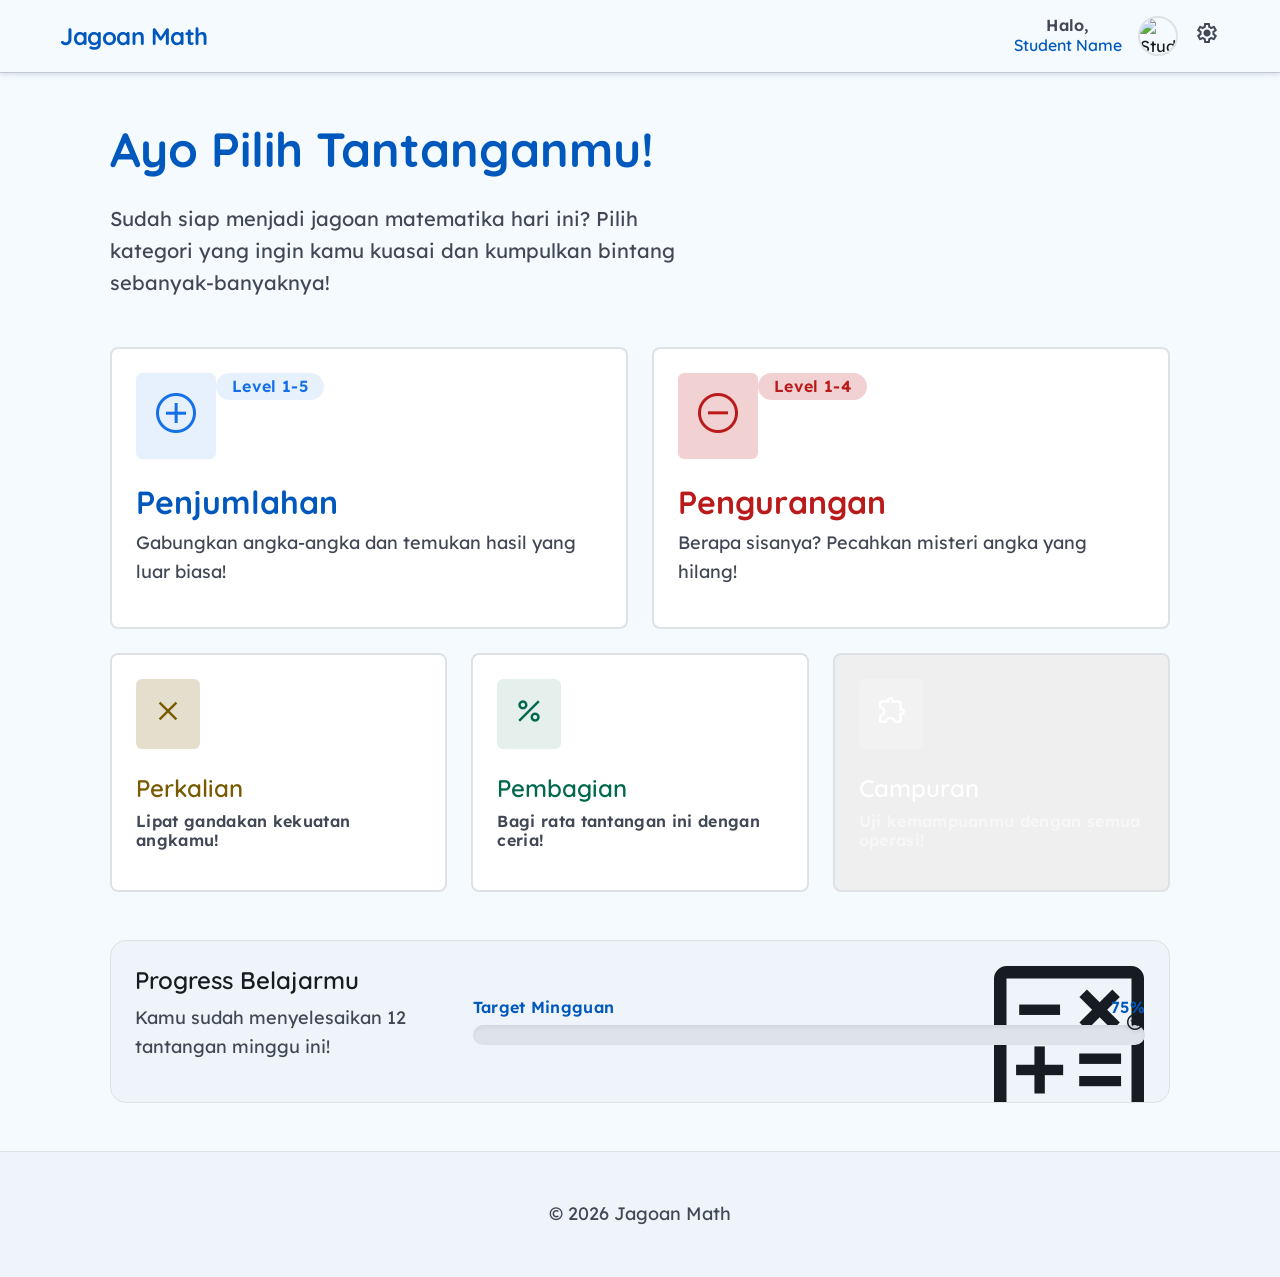
==== category.html @ 8dca68c2 "Convert Tailwind CSS to Bootstrap 5.3 with custom styling - Replace all Tailwind CDN with Bootstrap " ====
<!DOCTYPE html>
<html lang="id">
<head>
  <meta charset="UTF-8">
  <meta name="viewport" content="width=device-width, initial-scale=1.0">
  <title>JagonMatika - Pilih Tantanganmu</title>

  <!-- Bootstrap CSS -->
  <link href="https://cdn.jsdelivr.net/npm/bootstrap@5.3.0/dist/css/bootstrap.min.css" rel="stylesheet">

  <!-- Google Fonts -->
  <link href="https://fonts.googleapis.com/css2?family=Quicksand:wght@400;600;700&family=Lexend:wght@400;600&display=swap" rel="stylesheet">
  <link href="https://fonts.googleapis.com/css2?family=Material+Symbols+Outlined:wght,FILL@100..700,0..1&display=swap" rel="stylesheet">

  <!-- Custom CSS -->
  <link href="css/bootstrap-custom.css" rel="stylesheet">
</head>
<body class="bg-surface text-on-surface d-flex flex-column min-vh-100">

  <!-- TopAppBar -->
  <header class="bg-surface shadow-sm sticky-top" style="top: 0; z-index: 1030;">
    <nav class="navbar navbar-expand-md px-3 px-md-5 py-3">
      <div class="container-fluid">
        <!-- Brand Logo Only -->
        <h1 class="navbar-brand mb-0 fw-bold text-primary" style="font-size: 24px;">Jagoan Math</h1>

        <!-- Right Side Items -->
        <div class="d-flex align-items-center gap-3 ms-auto">
          <div class="d-none d-sm-flex align-items-center flex-column text-end">
            <p class="label-lg text-on-surface-variant mb-0 small">Halo,</p>
            <p class="headline-md text-primary mb-0" style="font-size: 16px;">Student Name</p>
          </div>
          <div class="rounded-circle overflow-hidden border border-2" style="width: 40px; height: 40px; border-color: var(--primary-container);">
            <img src="https://lh3.googleusercontent.com/aida-public/[base64]" alt="Student avatar" class="w-100 h-100 object-fit-cover">
          </div>
          <button class="btn btn-link text-on-surface-variant p-0" type="button" title="Settings">
            <span class="material-symbols-outlined">settings</span>
          </button>
        </div>
      </div>
    </nav>
  </header>

  <!-- Main Content -->
  <main class="flex-grow-1 py-5">
    <div class="container-max margin-desktop">
      <!-- Hero Welcome Section -->
      <div class="mb-5 text-center text-md-start">
        <h1 class="headline-xl text-primary mb-4">Ayo Pilih Tantanganmu!</h1>
        <p class="body-lg text-on-surface-variant" style="max-width: 600px;">Sudah siap menjadi jagoan matematika hari ini? Pilih kategori yang ingin kamu kuasai dan kumpulkan bintang sebanyak-banyaknya!</p>
      </div>

      <!-- Category Grid: Asymmetric Bento-inspired layout -->
      <div class="row g-4 mb-5">
        <!-- Penjumlahan (Large Feature Card - 3 cols) -->
        <div class="col-12 col-md-6 d-flex">
          <button class="w-100 text-start bg-surface-container-lowest p-4 rounded-3 card-3d border border-2 bouncy-button d-flex flex-column justify-content-between" style="border-color: var(--primary); border-bottom-color: var(--primary);">
            <div class="d-flex justify-content-between align-items-start">
              <div class="p-3 rounded-2" style="background-color: rgba(20, 112, 232, 0.1); color: var(--primary-light);">
                <span class="material-symbols-outlined icon-xl">add_circle</span>
              </div>
              <span class="label-lg rounded-pill px-3 py-1" style="background-color: rgba(20, 112, 232, 0.1); color: var(--primary-light);">Level 1-5</span>
            </div>
            <div class="mt-4">
              <h3 class="headline-lg text-primary mb-2">Penjumlahan</h3>
              <p class="body-md text-on-surface-variant">Gabungkan angka-angka dan temukan hasil yang luar biasa!</p>
            </div>
          </button>
        </div>

        <!-- Pengurangan (3 cols) -->
        <div class="col-12 col-md-6 d-flex">
          <button class="w-100 text-start bg-surface-container-lowest p-4 rounded-3 card-3d border border-2 bouncy-button d-flex flex-column justify-content-between" style="border-color: var(--error); border-bottom-color: var(--error);">
            <div class="d-flex justify-content-between align-items-start">
              <div class="p-3 rounded-2" style="background-color: rgba(186, 26, 26, 0.2); color: var(--error);">
                <span class="material-symbols-outlined icon-xl">do_not_disturb_on</span>
              </div>
              <span class="label-lg rounded-pill px-3 py-1" style="background-color: rgba(186, 26, 26, 0.2); color: var(--error);">Level 1-4</span>
            </div>
            <div class="mt-4">
              <h3 class="headline-lg text-error mb-2">Pengurangan</h3>
              <p class="body-md text-on-surface-variant">Berapa sisanya? Pecahkan misteri angka yang hilang!</p>
            </div>
          </button>
        </div>

        <!-- Perkalian (2 cols) -->
        <div class="col-12 col-md-4 d-flex">
          <button class="w-100 text-start bg-surface-container-lowest p-4 rounded-3 card-3d border border-2 bouncy-button d-flex flex-column justify-content-between" style="border-color: var(--secondary); border-bottom-color: var(--secondary);">
            <div class="p-3 rounded-2 mb-4" style="background-color: rgba(120, 90, 0, 0.2); color: var(--secondary); width: fit-content;">
              <span class="material-symbols-outlined icon-lg">close</span>
            </div>
            <div>
              <h3 class="headline-md text-secondary mb-2">Perkalian</h3>
              <p class="label-lg text-on-surface-variant">Lipat gandakan kekuatan angkamu!</p>
            </div>
          </button>
        </div>

        <!-- Pembagian (2 cols) -->
        <div class="col-12 col-md-4 d-flex">
          <button class="w-100 text-start bg-surface-container-lowest p-4 rounded-3 card-3d border border-2 bouncy-button d-flex flex-column justify-content-between" style="border-color: var(--tertiary); border-bottom-color: var(--tertiary);">
            <div class="p-3 rounded-2 mb-4" style="background-color: rgba(0, 105, 77, 0.1); color: var(--tertiary); width: fit-content;">
              <span class="material-symbols-outlined icon-lg">percent</span>
            </div>
            <div>
              <h3 class="headline-md text-tertiary mb-2">Pembagian</h3>
              <p class="label-lg text-on-surface-variant">Bagi rata tantangan ini dengan ceria!</p>
            </div>
          </button>
        </div>

        <!-- Campuran (2 cols) -->
        <div class="col-12 col-md-4 d-flex">
          <button class="w-100 text-start bg-primary-light text-white p-4 rounded-3 card-3d border border-2 bouncy-button d-flex flex-column justify-content-between" style="border-color: var(--primary-light); border-bottom-color: white;">
            <div class="p-3 rounded-2 mb-4" style="background-color: rgba(255, 255, 255, 0.2); width: fit-content;">
              <span class="material-symbols-outlined icon-lg text-white">extension</span>
            </div>
            <div>
              <h3 class="headline-md text-white mb-2">Campuran</h3>
              <p class="label-lg text-white-50">Uji kemampuanmu dengan semua operasi!</p>
            </div>
          </button>
        </div>
      </div>

      <!-- Decorative Progress Section -->
      <div class="bg-surface-container-low rounded-4 p-4 border position-relative overflow-hidden" style="border-color: rgba(114, 119, 133, 0.3);">
        <div class="position-relative z-2 d-flex flex-column flex-md-row align-items-center justify-content-between gap-4">
          <div>
            <h2 class="headline-md text-on-surface mb-2">Progress Belajarmu</h2>
            <p class="body-md text-on-surface-variant">Kamu sudah menyelesaikan 12 tantangan minggu ini!</p>
          </div>
          <div class="w-100 w-md-50">
            <div class="d-flex justify-content-between mb-2">
              <span class="label-lg text-primary">Target Mingguan</span>
              <span class="label-lg text-primary">75%</span>
            </div>
            <div class="progress-custom">
              <div class="progress-bar" style="width: 75%; background: linear-gradient(90deg, var(--tertiary), var(--tertiary-fixed));">
                <span class="material-symbols-outlined position-absolute end-0 top-50 translate-middle-y text-secondary-container" style="font-size: 20px; text-shadow: 0 2px 4px rgba(0,0,0,0.1);">stars</span>
              </div>
            </div>
          </div>
        </div>
        <!-- Background Decoration -->
        <div class="position-absolute top-0 end-0 opacity-10 pe-none">
          <span class="material-symbols-outlined" style="font-size: 200px;">calculate</span>
        </div>
      </div>
    </div>
  </main>

  <!-- Footer -->
  <footer class="bg-surface-container-low border-top footer mt-auto">
    <div class="text-center py-3 px-3">
      <p class="body-md text-on-surface-variant mb-0">© 2026 Jagoan Math</p>
    </div>
  </footer>

  <!-- Bootstrap JS -->
  <script src="https://cdn.jsdelivr.net/npm/bootstrap@5.3.0/dist/js/bootstrap.bundle.min.js"></script>
</body>
</html>
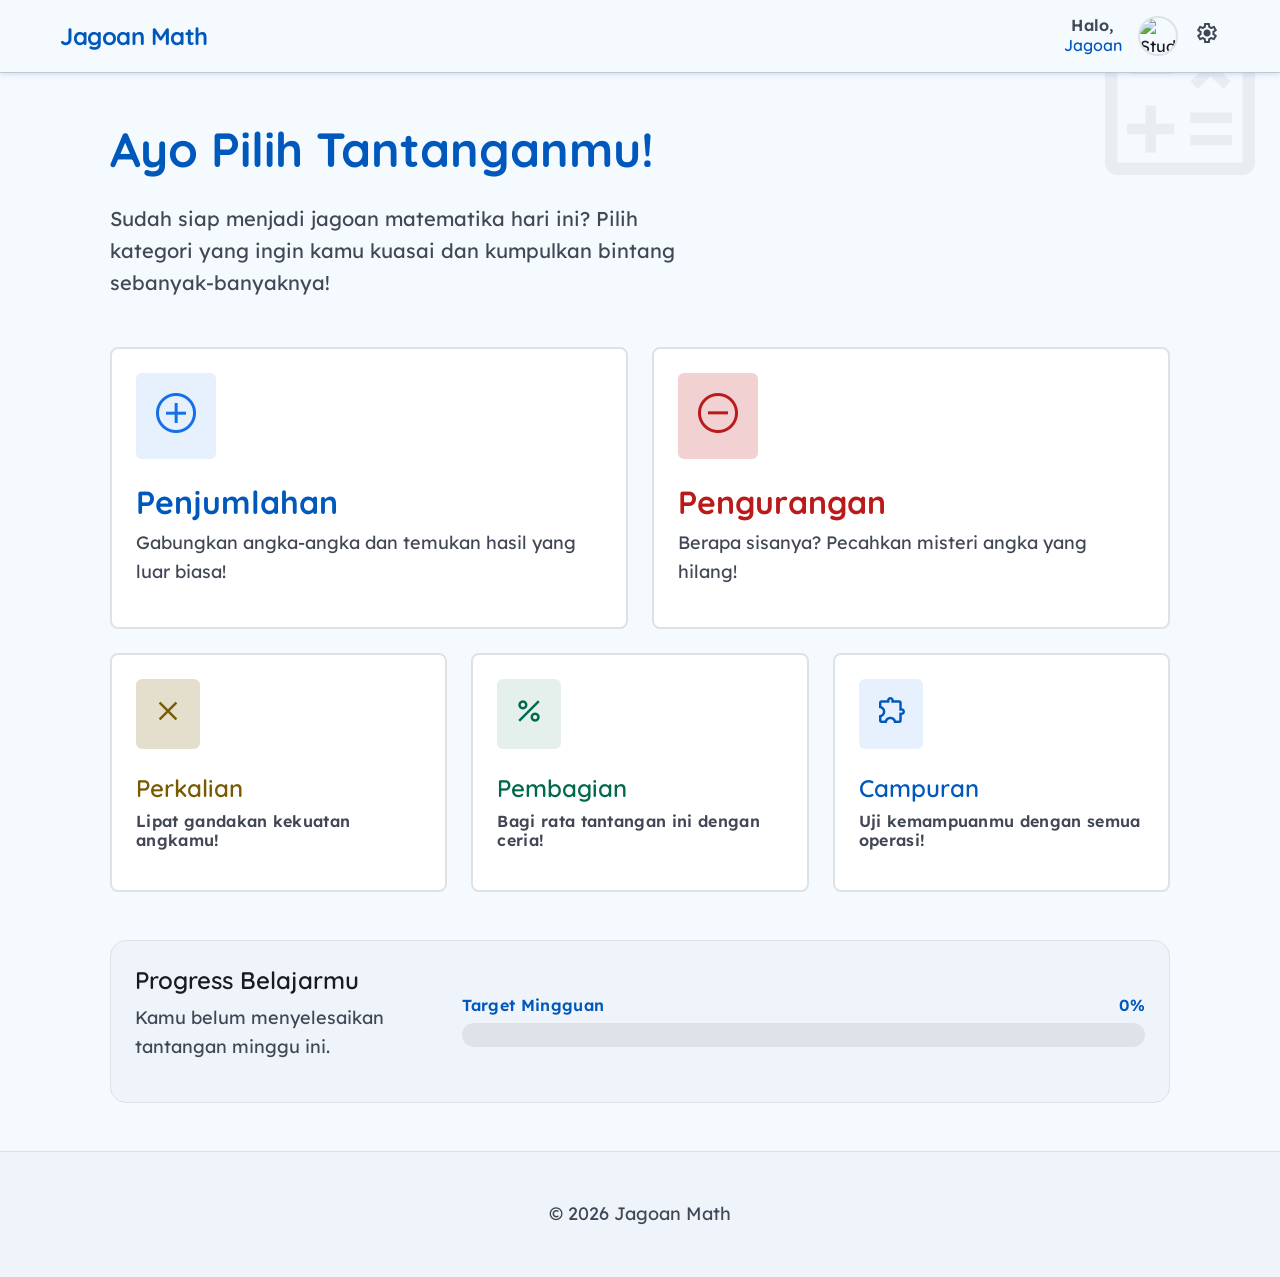
==== commit 0f7fece3: "Menyelesaikan halaman quiz, level, dan hasil" ====
--- a/category.html
+++ b/category.html
@@ -28,7 +28,7 @@
         <div class="d-flex align-items-center gap-3 ms-auto">
           <div class="d-none d-sm-flex align-items-center flex-column text-end">
             <p class="label-lg text-on-surface-variant mb-0 small">Halo,</p>
-            <p class="headline-md text-primary mb-0" style="font-size: 16px;">Student Name</p>
+            <p id="nama-profil" class="headline-md text-primary mb-0" style="font-size: 16px;">Student Name</p>
           </div>
           <div class="rounded-circle overflow-hidden border border-2" style="width: 40px; height: 40px; border-color: var(--primary-container);">
             <img src="https://lh3.googleusercontent.com/aida-public/[base64]" alt="Student avatar" class="w-100 h-100 object-fit-cover">
@@ -50,16 +50,15 @@
         <p class="body-lg text-on-surface-variant" style="max-width: 600px;">Sudah siap menjadi jagoan matematika hari ini? Pilih kategori yang ingin kamu kuasai dan kumpulkan bintang sebanyak-banyaknya!</p>
       </div>
 
-      <!-- Category Grid: Asymmetric Bento-inspired layout -->
+      <!-- Category Grid -->
       <div class="row g-4 mb-5">
-        <!-- Penjumlahan (Large Feature Card - 3 cols) -->
+        <!-- Penjumlahan -->
         <div class="col-12 col-md-6 d-flex">
-          <button class="w-100 text-start bg-surface-container-lowest p-4 rounded-3 card-3d border border-2 bouncy-button d-flex flex-column justify-content-between" style="border-color: var(--primary); border-bottom-color: var(--primary);">
+          <button id="btn-penjumlahan" class="w-100 text-start bg-surface-container-lowest p-4 rounded-3 card-3d border border-2 bouncy-button d-flex flex-column justify-content-between" style="border-color: var(--primary); border-bottom-color: var(--primary);">
             <div class="d-flex justify-content-between align-items-start">
               <div class="p-3 rounded-2" style="background-color: rgba(20, 112, 232, 0.1); color: var(--primary-light);">
                 <span class="material-symbols-outlined icon-xl">add_circle</span>
               </div>
-              <span class="label-lg rounded-pill px-3 py-1" style="background-color: rgba(20, 112, 232, 0.1); color: var(--primary-light);">Level 1-5</span>
             </div>
             <div class="mt-4">
               <h3 class="headline-lg text-primary mb-2">Penjumlahan</h3>
@@ -68,14 +67,13 @@
           </button>
         </div>
 
-        <!-- Pengurangan (3 cols) -->
+        <!-- Pengurangan -->
         <div class="col-12 col-md-6 d-flex">
-          <button class="w-100 text-start bg-surface-container-lowest p-4 rounded-3 card-3d border border-2 bouncy-button d-flex flex-column justify-content-between" style="border-color: var(--error); border-bottom-color: var(--error);">
+          <button id="btn-pengurangan" class="w-100 text-start bg-surface-container-lowest p-4 rounded-3 card-3d border border-2 bouncy-button d-flex flex-column justify-content-between" style="border-color: var(--error); border-bottom-color: var(--error);">
             <div class="d-flex justify-content-between align-items-start">
               <div class="p-3 rounded-2" style="background-color: rgba(186, 26, 26, 0.2); color: var(--error);">
                 <span class="material-symbols-outlined icon-xl">do_not_disturb_on</span>
               </div>
-              <span class="label-lg rounded-pill px-3 py-1" style="background-color: rgba(186, 26, 26, 0.2); color: var(--error);">Level 1-4</span>
             </div>
             <div class="mt-4">
               <h3 class="headline-lg text-error mb-2">Pengurangan</h3>
@@ -84,9 +82,9 @@
           </button>
         </div>
 
-        <!-- Perkalian (2 cols) -->
+        <!-- Perkalian -->
         <div class="col-12 col-md-4 d-flex">
-          <button class="w-100 text-start bg-surface-container-lowest p-4 rounded-3 card-3d border border-2 bouncy-button d-flex flex-column justify-content-between" style="border-color: var(--secondary); border-bottom-color: var(--secondary);">
+          <button id="btn-perkalian" class="w-100 text-start bg-surface-container-lowest p-4 rounded-3 card-3d border border-2 bouncy-button d-flex flex-column justify-content-between" style="border-color: var(--secondary); border-bottom-color: var(--secondary);">
             <div class="p-3 rounded-2 mb-4" style="background-color: rgba(120, 90, 0, 0.2); color: var(--secondary); width: fit-content;">
               <span class="material-symbols-outlined icon-lg">close</span>
             </div>
@@ -97,9 +95,9 @@
           </button>
         </div>
 
-        <!-- Pembagian (2 cols) -->
+        <!-- Pembagian -->
         <div class="col-12 col-md-4 d-flex">
-          <button class="w-100 text-start bg-surface-container-lowest p-4 rounded-3 card-3d border border-2 bouncy-button d-flex flex-column justify-content-between" style="border-color: var(--tertiary); border-bottom-color: var(--tertiary);">
+          <button id="btn-pembagian" class="w-100 text-start bg-surface-container-lowest p-4 rounded-3 card-3d border border-2 bouncy-button d-flex flex-column justify-content-between" style="border-color: var(--tertiary); border-bottom-color: var(--tertiary);">
             <div class="p-3 rounded-2 mb-4" style="background-color: rgba(0, 105, 77, 0.1); color: var(--tertiary); width: fit-content;">
               <span class="material-symbols-outlined icon-lg">percent</span>
             </div>
@@ -110,41 +108,45 @@
           </button>
         </div>
 
-        <!-- Campuran (2 cols) -->
+        <!-- Campuran -->
         <div class="col-12 col-md-4 d-flex">
-          <button class="w-100 text-start bg-primary-light text-white p-4 rounded-3 card-3d border border-2 bouncy-button d-flex flex-column justify-content-between" style="border-color: var(--primary-light); border-bottom-color: white;">
-            <div class="p-3 rounded-2 mb-4" style="background-color: rgba(255, 255, 255, 0.2); width: fit-content;">
-              <span class="material-symbols-outlined icon-lg text-white">extension</span>
+          <button id="btn-campuran" class="w-100 text-start bg-surface-container-lowest p-4 rounded-3 card-3d border border-2 bouncy-button d-flex flex-column justify-content-between" style="border-color: var(--primary); border-bottom-color: var(--primary);">
+            <div class="p-3 rounded-2 mb-4" style="background-color: rgba(20, 112, 232, 0.1); color: var(--primary); width: fit-content;">
+              <span class="material-symbols-outlined icon-lg">extension</span>
             </div>
             <div>
-              <h3 class="headline-md text-white mb-2">Campuran</h3>
-              <p class="label-lg text-white-50">Uji kemampuanmu dengan semua operasi!</p>
+              <h3 class="headline-md text-primary mb-2">Campuran</h3>
+              <p class="label-lg text-on-surface-variant">Uji kemampuanmu dengan semua operasi!</p>
             </div>
           </button>
         </div>
       </div>
 
-      <!-- Decorative Progress Section -->
+      <!-- Decorative Progress Section (DENGAN ID BARU) -->
       <div class="bg-surface-container-low rounded-4 p-4 border position-relative overflow-hidden" style="border-color: rgba(114, 119, 133, 0.3);">
-        <div class="position-relative z-2 d-flex flex-column flex-md-row align-items-center justify-content-between gap-4">
+        <div class="position-relative d-flex flex-column flex-md-row align-items-center justify-content-between gap-4" style="z-index: 2;">
           <div>
             <h2 class="headline-md text-on-surface mb-2">Progress Belajarmu</h2>
-            <p class="body-md text-on-surface-variant">Kamu sudah menyelesaikan 12 tantangan minggu ini!</p>
+            <p id="teks-tantangan" class="body-md text-on-surface-variant">Kamu belum menyelesaikan tantangan minggu ini.</p>
           </div>
-          <div class="w-100 w-md-50">
+<div class="w-100 w-md-50">
             <div class="d-flex justify-content-between mb-2">
               <span class="label-lg text-primary">Target Mingguan</span>
-              <span class="label-lg text-primary">75%</span>
+              <span id="teks-persentase" class="label-lg text-primary">0%</span>
             </div>
-            <div class="progress-custom">
-              <div class="progress-bar" style="width: 75%; background: linear-gradient(90deg, var(--tertiary), var(--tertiary-fixed));">
-                <span class="material-symbols-outlined position-absolute end-0 top-50 translate-middle-y text-secondary-container" style="font-size: 20px; text-shadow: 0 2px 4px rgba(0,0,0,0.1);">stars</span>
+            
+            <!-- PROGRESS BAR YANG DIPERBAIKI -->
+            <div class="progress" style="height: 24px; border-radius: 50px; background-color: var(--surface-container-highest);">
+              <div id="bar-progress" class="progress-bar bg-success position-relative" style="width: 0%; transition: width 0.8s ease-in-out; border-radius: 50px;">
+                <span class="material-symbols-outlined position-absolute" style="right: 8px; top: 50%; transform: translateY(-50%); font-size: 16px; color: white;">stars</span>
               </div>
             </div>
+            
+          </div>
           </div>
         </div>
-        <!-- Background Decoration -->
-        <div class="position-absolute top-0 end-0 opacity-10 pe-none">
+        
+        <div class="position-absolute top-0 end-0 pe-none" style="z-index: 0; opacity: 0.05;">
           <span class="material-symbols-outlined" style="font-size: 200px;">calculate</span>
         </div>
       </div>
@@ -160,5 +162,6 @@
 
   <!-- Bootstrap JS -->
   <script src="https://cdn.jsdelivr.net/npm/bootstrap@5.3.0/dist/js/bootstrap.bundle.min.js"></script>
+  <script src="js/category.js"></script>
 </body>
-</html>
+</html>
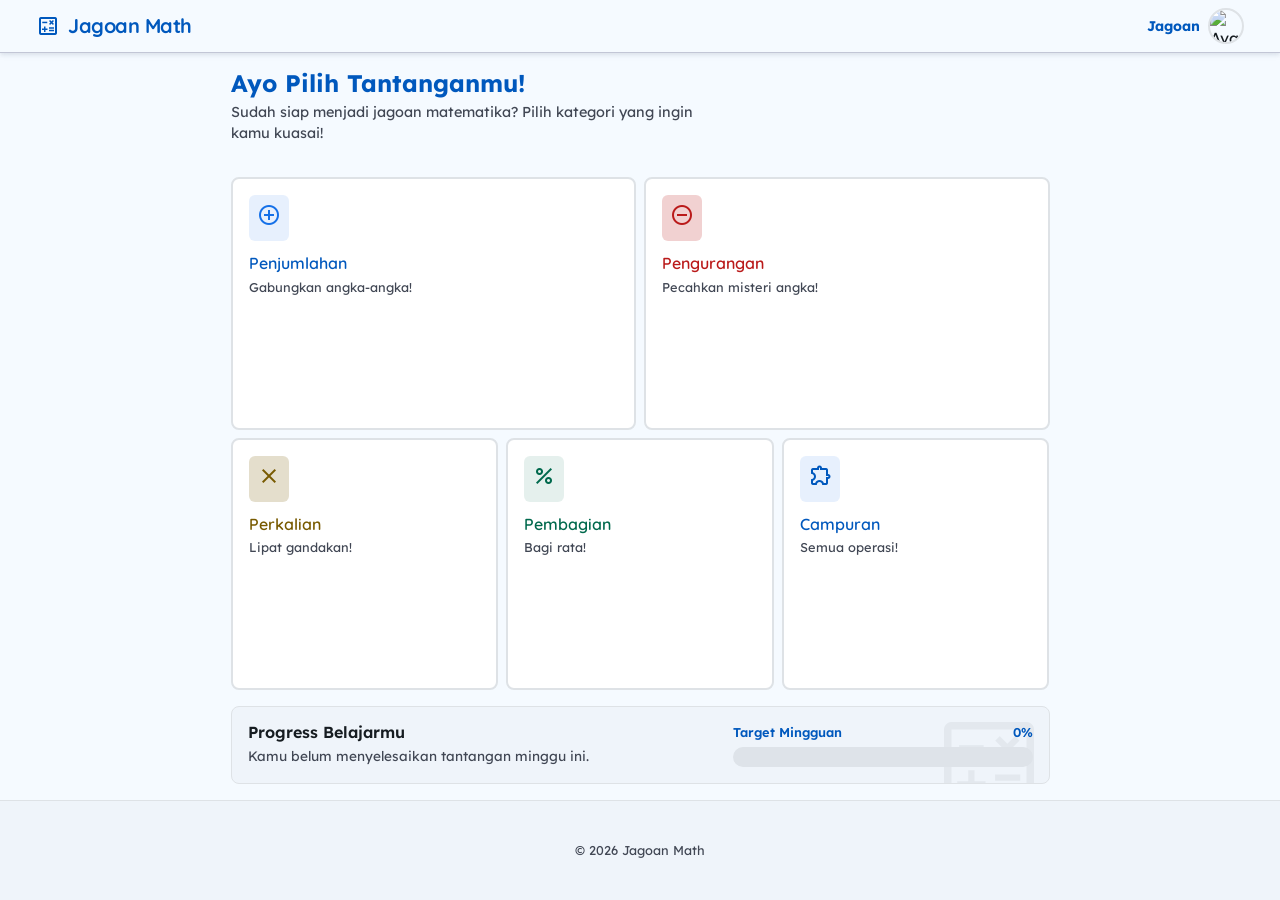
==== commit c10f47ce: "Perbaikan UI: layout single-page responsive dan konsistensi header - Semua halaman (category, level," ====
--- a/category.html
+++ b/category.html
@@ -14,149 +14,203 @@
 
   <!-- Custom CSS -->
   <link href="css/bootstrap-custom.css" rel="stylesheet">
+
+  <style>
+    html, body {
+      height: 100%;
+      overflow: hidden;
+    }
+    .category-card {
+      transition: transform 0.2s ease, box-shadow 0.2s ease;
+    }
+    .category-card:hover {
+      transform: translateY(-4px);
+    }
+    /* Compact styles */
+    @media (min-width: 768px) {
+      .compact-card {
+        padding: 1rem !important;
+      }
+      .compact-card .icon-box {
+        padding: 0.5rem !important;
+      }
+      .compact-card h3 {
+        font-size: 1rem !important;
+        margin-bottom: 0.25rem !important;
+      }
+      .compact-card p {
+        font-size: 0.8rem !important;
+        margin-bottom: 0 !important;
+      }
+      .compact-card .mt-4 {
+        margin-top: 0.75rem !important;
+      }
+      .compact-card .mb-4 {
+        margin-bottom: 0.5rem !important;
+      }
+    }
+    @media (max-width: 767px) {
+      .category-card {
+        padding: 0.75rem !important;
+      }
+      .category-card .icon-box {
+        padding: 0.5rem !important;
+      }
+      .category-card .icon-box .material-symbols-outlined {
+        font-size: 20px !important;
+      }
+      .category-card h3 {
+        font-size: 0.95rem !important;
+        margin-bottom: 0 !important;
+      }
+      .category-card p {
+        display: none;
+      }
+      .category-card .mt-4 {
+        margin-top: 0.5rem !important;
+      }
+      .progress-section {
+        padding: 0.75rem !important;
+      }
+      .progress-section h2 {
+        font-size: 0.9rem !important;
+      }
+      .progress-section p {
+        font-size: 0.8rem !important;
+      }
+    }
+  </style>
 </head>
 <body class="bg-surface text-on-surface d-flex flex-column min-vh-100">
 
   <!-- TopAppBar -->
   <header class="bg-surface shadow-sm sticky-top" style="top: 0; z-index: 1030;">
-    <nav class="navbar navbar-expand-md px-3 px-md-5 py-3">
+    <nav class="navbar navbar-expand-md px-3 px-md-4 py-2">
       <div class="container-fluid">
         <!-- Brand Logo Only -->
-        <h1 class="navbar-brand mb-0 fw-bold text-primary" style="font-size: 24px;">Jagoan Math</h1>
+        <div class="d-flex align-items-center gap-2">
+          <span class="material-symbols-outlined text-primary" style="font-size: 24px;">calculate</span>
+          <h1 class="navbar-brand mb-0 fw-bold text-primary" style="font-size: 20px;">Jagoan Math</h1>
+        </div>
 
         <!-- Right Side Items -->
-        <div class="d-flex align-items-center gap-3 ms-auto">
-          <div class="d-none d-sm-flex align-items-center flex-column text-end">
-            <p class="label-lg text-on-surface-variant mb-0 small">Halo,</p>
-            <p id="nama-profil" class="headline-md text-primary mb-0" style="font-size: 16px;">Student Name</p>
+        <div class="d-flex align-items-center gap-2 ms-auto">
+          <span id="nama-profil" class="d-none d-sm-inline text-primary fw-bold" style="font-size: 14px;">Student</span>
+          <div class="rounded-circle overflow-hidden border border-2" style="width: 36px; height: 36px; border-color: var(--primary-container);">
+            <img src="https://lh3.googleusercontent.com/aida-public/[base64]" alt="Avatar" class="w-100 h-100 object-fit-cover">
           </div>
-          <div class="rounded-circle overflow-hidden border border-2" style="width: 40px; height: 40px; border-color: var(--primary-container);">
-            <img src="https://lh3.googleusercontent.com/aida-public/[base64]" alt="Student avatar" class="w-100 h-100 object-fit-cover">
-          </div>
-          <button class="btn btn-link text-on-surface-variant p-0" type="button" title="Settings">
-            <span class="material-symbols-outlined">settings</span>
-          </button>
         </div>
       </div>
     </nav>
   </header>
 
   <!-- Main Content -->
-  <main class="flex-grow-1 py-5">
-    <div class="container-max margin-desktop">
+  <main class="flex-grow-1 py-2 py-md-3 d-flex flex-column">
+    <div class="container-max margin-desktop flex-grow-1 d-flex flex-column">
       <!-- Hero Welcome Section -->
-      <div class="mb-5 text-center text-md-start">
-        <h1 class="headline-xl text-primary mb-4">Ayo Pilih Tantanganmu!</h1>
-        <p class="body-lg text-on-surface-variant" style="max-width: 600px;">Sudah siap menjadi jagoan matematika hari ini? Pilih kategori yang ingin kamu kuasai dan kumpulkan bintang sebanyak-banyaknya!</p>
+      <div class="mb-2 mb-md-3 text-center text-md-start">
+        <h1 class="text-primary mb-1" style="font-size: clamp(1.1rem, 3vw, 1.5rem); font-weight: 700;">Ayo Pilih Tantanganmu!</h1>
+        <p class="text-on-surface-variant d-none d-md-block" style="max-width: 500px; font-size: 0.9rem;">Sudah siap menjadi jagoan matematika? Pilih kategori yang ingin kamu kuasai!</p>
       </div>
 
       <!-- Category Grid -->
-      <div class="row g-4 mb-5">
+      <div class="row g-2 mb-2 mb-md-3 flex-grow-1">
         <!-- Penjumlahan -->
-        <div class="col-12 col-md-6 d-flex">
-          <button id="btn-penjumlahan" class="w-100 text-start bg-surface-container-lowest p-4 rounded-3 card-3d border border-2 bouncy-button d-flex flex-column justify-content-between" style="border-color: var(--primary); border-bottom-color: var(--primary);">
-            <div class="d-flex justify-content-between align-items-start">
-              <div class="p-3 rounded-2" style="background-color: rgba(20, 112, 232, 0.1); color: var(--primary-light);">
-                <span class="material-symbols-outlined icon-xl">add_circle</span>
+        <div class="col-6 col-md-6 d-flex">
+          <button id="btn-penjumlahan" class="w-100 text-start bg-surface-container-lowest p-3 rounded-3 card-3d border border-2 category-card compact-card d-flex flex-column" style="border-color: var(--primary);">
+            <div class="p-2 rounded-2 icon-box" style="background-color: rgba(20, 112, 232, 0.1); color: var(--primary-light); width: fit-content;">
+              <span class="material-symbols-outlined" style="font-size: 24px;">add_circle</span>
+            </div>
+            <div class="mt-4">
+              <h3 class="headline-md text-primary mb-1">Penjumlahan</h3>
+              <p class="body-sm text-on-surface-variant">Gabungkan angka-angka!</p>
+            </div>
+          </button>
+        </div>
+
+        <!-- Pengurangan -->
+        <div class="col-6 col-md-6 d-flex">
+          <button id="btn-pengurangan" class="w-100 text-start bg-surface-container-lowest p-3 rounded-3 card-3d border border-2 category-card compact-card d-flex flex-column" style="border-color: var(--error);">
+            <div class="p-2 rounded-2 icon-box" style="background-color: rgba(186, 26, 26, 0.2); color: var(--error); width: fit-content;">
+              <span class="material-symbols-outlined" style="font-size: 24px;">do_not_disturb_on</span>
+            </div>
+            <div class="mt-4">
+              <h3 class="headline-md text-error mb-1">Pengurangan</h3>
+              <p class="body-sm text-on-surface-variant">Pecahkan misteri angka!</p>
+            </div>
+          </button>
+        </div>
+
+        <!-- Perkalian -->
+        <div class="col-4 col-md-4 d-flex">
+          <button id="btn-perkalian" class="w-100 text-start bg-surface-container-lowest p-3 rounded-3 card-3d border border-2 category-card compact-card d-flex flex-column" style="border-color: var(--secondary);">
+            <div class="p-2 rounded-2 icon-box" style="background-color: rgba(120, 90, 0, 0.2); color: var(--secondary); width: fit-content;">
+              <span class="material-symbols-outlined" style="font-size: 24px;">close</span>
+            </div>
+            <div class="mt-4">
+              <h3 class="headline-md text-secondary mb-1">Perkalian</h3>
+              <p class="body-sm text-on-surface-variant">Lipat gandakan!</p>
+            </div>
+          </button>
+        </div>
+
+        <!-- Pembagian -->
+        <div class="col-4 col-md-4 d-flex">
+          <button id="btn-pembagian" class="w-100 text-start bg-surface-container-lowest p-3 rounded-3 card-3d border border-2 category-card compact-card d-flex flex-column" style="border-color: var(--tertiary);">
+            <div class="p-2 rounded-2 icon-box" style="background-color: rgba(0, 105, 77, 0.1); color: var(--tertiary); width: fit-content;">
+              <span class="material-symbols-outlined" style="font-size: 24px;">percent</span>
+            </div>
+            <div class="mt-4">
+              <h3 class="headline-md text-tertiary mb-1">Pembagian</h3>
+              <p class="body-sm text-on-surface-variant">Bagi rata!</p>
+            </div>
+          </button>
+        </div>
+
+        <!-- Campuran -->
+        <div class="col-4 col-md-4 d-flex">
+          <button id="btn-campuran" class="w-100 text-start bg-surface-container-lowest p-3 rounded-3 card-3d border border-2 category-card compact-card d-flex flex-column" style="border-color: var(--primary);">
+            <div class="p-2 rounded-2 icon-box" style="background-color: rgba(20, 112, 232, 0.1); color: var(--primary); width: fit-content;">
+              <span class="material-symbols-outlined" style="font-size: 24px;">extension</span>
+            </div>
+            <div class="mt-4">
+              <h3 class="headline-md text-primary mb-1">Campuran</h3>
+              <p class="body-sm text-on-surface-variant">Semua operasi!</p>
+            </div>
+          </button>
+        </div>
+      </div>
+
+      <!-- Progress Section -->
+      <div class="bg-surface-container-low rounded-3 p-3 border position-relative overflow-hidden progress-section" style="border-color: rgba(114, 119, 133, 0.3);">
+        <div class="position-relative d-flex flex-column flex-md-row align-items-center justify-content-between gap-2" style="z-index: 2;">
+          <div class="text-center text-md-start">
+            <h2 class="text-on-surface mb-1" style="font-size: 1rem; font-weight: 600;">Progress Belajarmu</h2>
+            <p id="teks-tantangan" class="text-on-surface-variant mb-0" style="font-size: 0.85rem;">Kamu belum menyelesaikan tantangan minggu ini.</p>
+          </div>
+          <div class="w-100" style="max-width: 300px;">
+            <div class="d-flex justify-content-between mb-1">
+              <span class="text-primary" style="font-size: 0.8rem; font-weight: 600;">Target Mingguan</span>
+              <span id="teks-persentase" class="text-primary" style="font-size: 0.8rem; font-weight: 600;">0%</span>
+            </div>
+            <div class="progress" style="height: 20px; border-radius: 50px; background-color: var(--surface-container-highest);">
+              <div id="bar-progress" class="progress-bar bg-success position-relative" style="width: 0%; transition: width 0.8s ease-in-out; border-radius: 50px;">
+                <span class="material-symbols-outlined position-absolute" style="right: 6px; top: 50%; transform: translateY(-50%); font-size: 14px; color: white;">stars</span>
               </div>
             </div>
-            <div class="mt-4">
-              <h3 class="headline-lg text-primary mb-2">Penjumlahan</h3>
-              <p class="body-md text-on-surface-variant">Gabungkan angka-angka dan temukan hasil yang luar biasa!</p>
-            </div>
-          </button>
-        </div>
-
-        <!-- Pengurangan -->
-        <div class="col-12 col-md-6 d-flex">
-          <button id="btn-pengurangan" class="w-100 text-start bg-surface-container-lowest p-4 rounded-3 card-3d border border-2 bouncy-button d-flex flex-column justify-content-between" style="border-color: var(--error); border-bottom-color: var(--error);">
-            <div class="d-flex justify-content-between align-items-start">
-              <div class="p-3 rounded-2" style="background-color: rgba(186, 26, 26, 0.2); color: var(--error);">
-                <span class="material-symbols-outlined icon-xl">do_not_disturb_on</span>
-              </div>
-            </div>
-            <div class="mt-4">
-              <h3 class="headline-lg text-error mb-2">Pengurangan</h3>
-              <p class="body-md text-on-surface-variant">Berapa sisanya? Pecahkan misteri angka yang hilang!</p>
-            </div>
-          </button>
-        </div>
-
-        <!-- Perkalian -->
-        <div class="col-12 col-md-4 d-flex">
-          <button id="btn-perkalian" class="w-100 text-start bg-surface-container-lowest p-4 rounded-3 card-3d border border-2 bouncy-button d-flex flex-column justify-content-between" style="border-color: var(--secondary); border-bottom-color: var(--secondary);">
-            <div class="p-3 rounded-2 mb-4" style="background-color: rgba(120, 90, 0, 0.2); color: var(--secondary); width: fit-content;">
-              <span class="material-symbols-outlined icon-lg">close</span>
-            </div>
-            <div>
-              <h3 class="headline-md text-secondary mb-2">Perkalian</h3>
-              <p class="label-lg text-on-surface-variant">Lipat gandakan kekuatan angkamu!</p>
-            </div>
-          </button>
-        </div>
-
-        <!-- Pembagian -->
-        <div class="col-12 col-md-4 d-flex">
-          <button id="btn-pembagian" class="w-100 text-start bg-surface-container-lowest p-4 rounded-3 card-3d border border-2 bouncy-button d-flex flex-column justify-content-between" style="border-color: var(--tertiary); border-bottom-color: var(--tertiary);">
-            <div class="p-3 rounded-2 mb-4" style="background-color: rgba(0, 105, 77, 0.1); color: var(--tertiary); width: fit-content;">
-              <span class="material-symbols-outlined icon-lg">percent</span>
-            </div>
-            <div>
-              <h3 class="headline-md text-tertiary mb-2">Pembagian</h3>
-              <p class="label-lg text-on-surface-variant">Bagi rata tantangan ini dengan ceria!</p>
-            </div>
-          </button>
-        </div>
-
-        <!-- Campuran -->
-        <div class="col-12 col-md-4 d-flex">
-          <button id="btn-campuran" class="w-100 text-start bg-surface-container-lowest p-4 rounded-3 card-3d border border-2 bouncy-button d-flex flex-column justify-content-between" style="border-color: var(--primary); border-bottom-color: var(--primary);">
-            <div class="p-3 rounded-2 mb-4" style="background-color: rgba(20, 112, 232, 0.1); color: var(--primary); width: fit-content;">
-              <span class="material-symbols-outlined icon-lg">extension</span>
-            </div>
-            <div>
-              <h3 class="headline-md text-primary mb-2">Campuran</h3>
-              <p class="label-lg text-on-surface-variant">Uji kemampuanmu dengan semua operasi!</p>
-            </div>
-          </button>
-        </div>
-      </div>
-
-      <!-- Decorative Progress Section (DENGAN ID BARU) -->
-      <div class="bg-surface-container-low rounded-4 p-4 border position-relative overflow-hidden" style="border-color: rgba(114, 119, 133, 0.3);">
-        <div class="position-relative d-flex flex-column flex-md-row align-items-center justify-content-between gap-4" style="z-index: 2;">
-          <div>
-            <h2 class="headline-md text-on-surface mb-2">Progress Belajarmu</h2>
-            <p id="teks-tantangan" class="body-md text-on-surface-variant">Kamu belum menyelesaikan tantangan minggu ini.</p>
           </div>
-<div class="w-100 w-md-50">
-            <div class="d-flex justify-content-between mb-2">
-              <span class="label-lg text-primary">Target Mingguan</span>
-              <span id="teks-persentase" class="label-lg text-primary">0%</span>
-            </div>
-            
-            <!-- PROGRESS BAR YANG DIPERBAIKI -->
-            <div class="progress" style="height: 24px; border-radius: 50px; background-color: var(--surface-container-highest);">
-              <div id="bar-progress" class="progress-bar bg-success position-relative" style="width: 0%; transition: width 0.8s ease-in-out; border-radius: 50px;">
-                <span class="material-symbols-outlined position-absolute" style="right: 8px; top: 50%; transform: translateY(-50%); font-size: 16px; color: white;">stars</span>
-              </div>
-            </div>
-            
-          </div>
-          </div>
-        </div>
-        
-        <div class="position-absolute top-0 end-0 pe-none" style="z-index: 0; opacity: 0.05;">
-          <span class="material-symbols-outlined" style="font-size: 200px;">calculate</span>
+        </div>
+        <div class="position-absolute top-0 end-0 pe-none d-none d-md-block" style="z-index: 0; opacity: 0.05;">
+          <span class="material-symbols-outlined" style="font-size: 120px;">calculate</span>
         </div>
       </div>
     </div>
   </main>
 
   <!-- Footer -->
-  <footer class="bg-surface-container-low border-top footer mt-auto">
-    <div class="text-center py-3 px-3">
-      <p class="body-md text-on-surface-variant mb-0">© 2026 Jagoan Math</p>
+  <footer class="bg-surface-container-low border-top footer">
+    <div class="text-center py-2 px-3">
+      <p class="text-on-surface-variant mb-0" style="font-size: 0.8rem;">© 2026 Jagoan Math</p>
     </div>
   </footer>
 
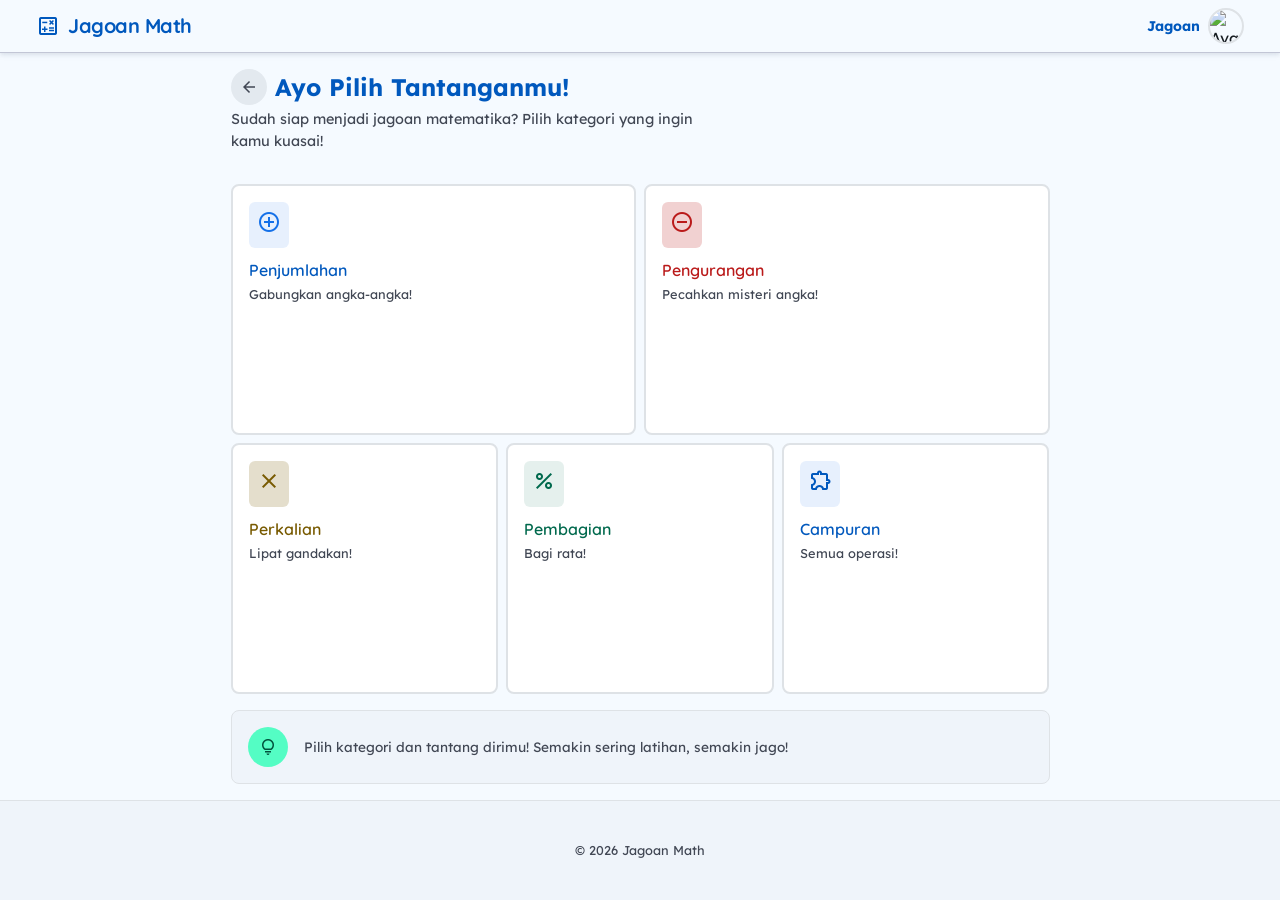
==== commit fb909ddd: "Hapus progress tracking, tambah tombol back di category & level - Hapus localStorage totalTantangan " ====
--- a/category.html
+++ b/category.html
@@ -87,7 +87,7 @@
   <header class="bg-surface shadow-sm sticky-top" style="top: 0; z-index: 1030;">
     <nav class="navbar navbar-expand-md px-3 px-md-4 py-2">
       <div class="container-fluid">
-        <!-- Brand Logo Only -->
+        <!-- Brand Logo -->
         <div class="d-flex align-items-center gap-2">
           <span class="material-symbols-outlined text-primary" style="font-size: 24px;">calculate</span>
           <h1 class="navbar-brand mb-0 fw-bold text-primary" style="font-size: 20px;">Jagoan Math</h1>
@@ -109,8 +109,13 @@
     <div class="container-max margin-desktop flex-grow-1 d-flex flex-column">
       <!-- Hero Welcome Section -->
       <div class="mb-2 mb-md-3 text-center text-md-start">
-        <h1 class="text-primary mb-1" style="font-size: clamp(1.1rem, 3vw, 1.5rem); font-weight: 700;">Ayo Pilih Tantanganmu!</h1>
-        <p class="text-on-surface-variant d-none d-md-block" style="max-width: 500px; font-size: 0.9rem;">Sudah siap menjadi jagoan matematika? Pilih kategori yang ingin kamu kuasai!</p>
+        <div class="d-flex align-items-center gap-2 justify-content-center justify-content-md-start">
+          <a href="index.html" class="d-flex align-items-center justify-content-center rounded-circle text-on-surface-variant" style="width: 36px; height: 36px; background: var(--surface-container-high); text-decoration: none;" aria-label="Kembali ke halaman utama">
+            <span class="material-symbols-outlined" style="font-size: 20px;">arrow_back</span>
+          </a>
+          <h1 class="text-primary mb-0" style="font-size: clamp(1.1rem, 3vw, 1.5rem); font-weight: 700;">Ayo Pilih Tantanganmu!</h1>
+        </div>
+        <p class="text-on-surface-variant d-none d-md-block mt-1" style="max-width: 500px; font-size: 0.9rem;">Sudah siap menjadi jagoan matematika? Pilih kategori yang ingin kamu kuasai!</p>
       </div>
 
       <!-- Category Grid -->
@@ -181,28 +186,12 @@
         </div>
       </div>
 
-      <!-- Progress Section -->
-      <div class="bg-surface-container-low rounded-3 p-3 border position-relative overflow-hidden progress-section" style="border-color: rgba(114, 119, 133, 0.3);">
-        <div class="position-relative d-flex flex-column flex-md-row align-items-center justify-content-between gap-2" style="z-index: 2;">
-          <div class="text-center text-md-start">
-            <h2 class="text-on-surface mb-1" style="font-size: 1rem; font-weight: 600;">Progress Belajarmu</h2>
-            <p id="teks-tantangan" class="text-on-surface-variant mb-0" style="font-size: 0.85rem;">Kamu belum menyelesaikan tantangan minggu ini.</p>
-          </div>
-          <div class="w-100" style="max-width: 300px;">
-            <div class="d-flex justify-content-between mb-1">
-              <span class="text-primary" style="font-size: 0.8rem; font-weight: 600;">Target Mingguan</span>
-              <span id="teks-persentase" class="text-primary" style="font-size: 0.8rem; font-weight: 600;">0%</span>
-            </div>
-            <div class="progress" style="height: 20px; border-radius: 50px; background-color: var(--surface-container-highest);">
-              <div id="bar-progress" class="progress-bar bg-success position-relative" style="width: 0%; transition: width 0.8s ease-in-out; border-radius: 50px;">
-                <span class="material-symbols-outlined position-absolute" style="right: 6px; top: 50%; transform: translateY(-50%); font-size: 14px; color: white;">stars</span>
-              </div>
-            </div>
-          </div>
-        </div>
-        <div class="position-absolute top-0 end-0 pe-none d-none d-md-block" style="z-index: 0; opacity: 0.05;">
-          <span class="material-symbols-outlined" style="font-size: 120px;">calculate</span>
-        </div>
+      <!-- Motivasi Section -->
+      <div class="bg-surface-container-low rounded-3 p-3 border d-flex align-items-center gap-3" style="border-color: rgba(114, 119, 133, 0.3);">
+        <div class="rounded-circle bg-tertiary-fixed d-flex align-items-center justify-content-center flex-shrink-0" style="width: 40px; height: 40px;">
+          <span class="material-symbols-outlined text-on-tertiary-fixed-variant" style="font-size: 20px;">lightbulb</span>
+        </div>
+        <p class="text-on-surface-variant mb-0" style="font-size: 0.85rem;">Pilih kategori dan tantang dirimu! Semakin sering latihan, semakin jago!</p>
       </div>
     </div>
   </main>
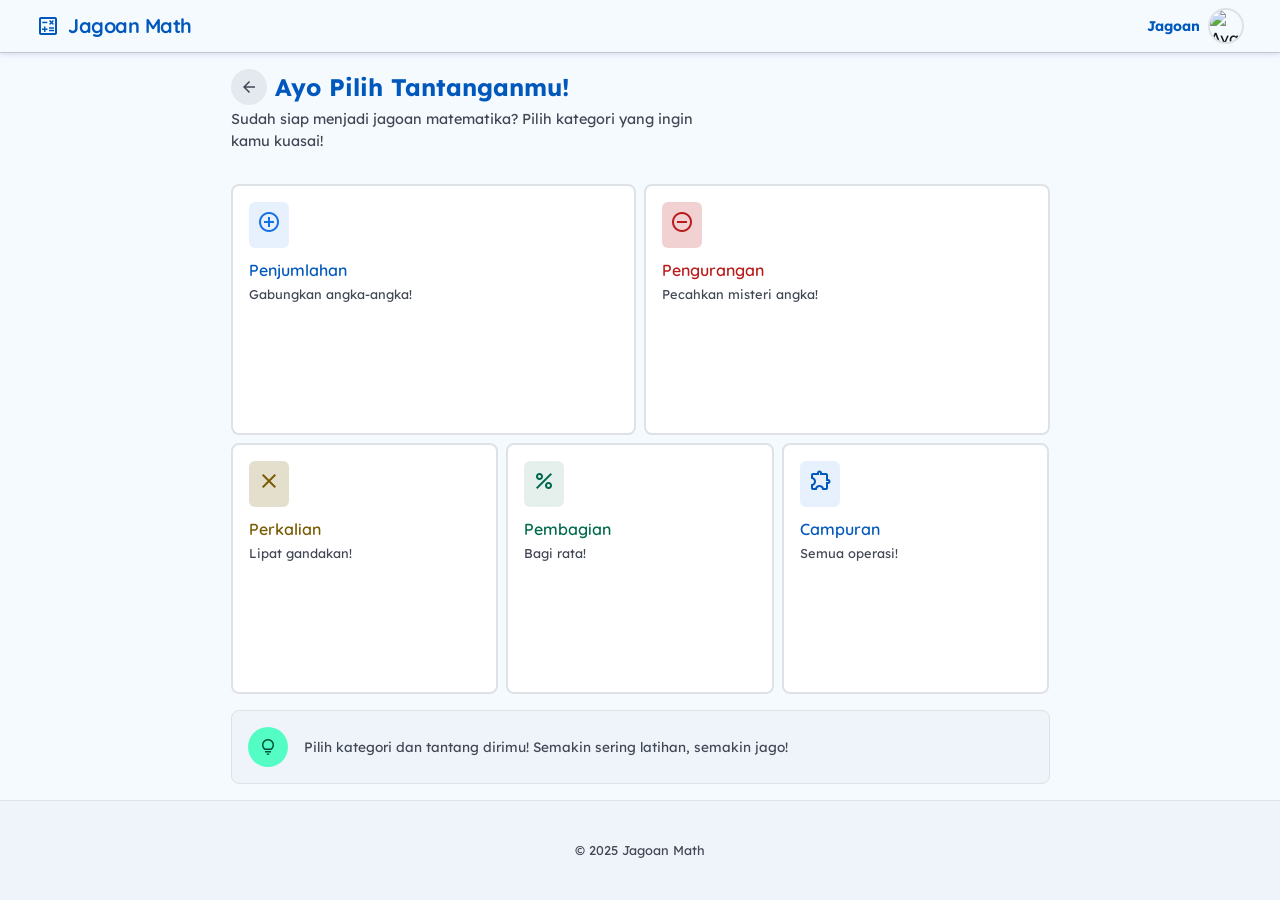
==== commit c3d3865d: "Ubah footer copyright dari 2026 ke 2025" ====
--- a/category.html
+++ b/category.html
@@ -17,8 +17,8 @@
 
   <style>
     html, body {
-      height: 100%;
-      overflow: hidden;
+      min-height: 100%;
+      overflow-x: hidden;
     }
     .category-card {
       transition: transform 0.2s ease, box-shadow 0.2s ease;
@@ -199,7 +199,7 @@
   <!-- Footer -->
   <footer class="bg-surface-container-low border-top footer">
     <div class="text-center py-2 px-3">
-      <p class="text-on-surface-variant mb-0" style="font-size: 0.8rem;">© 2026 Jagoan Math</p>
+      <p class="text-on-surface-variant mb-0" style="font-size: 0.8rem;">© 2025 Jagoan Math</p>
     </div>
   </footer>
 
